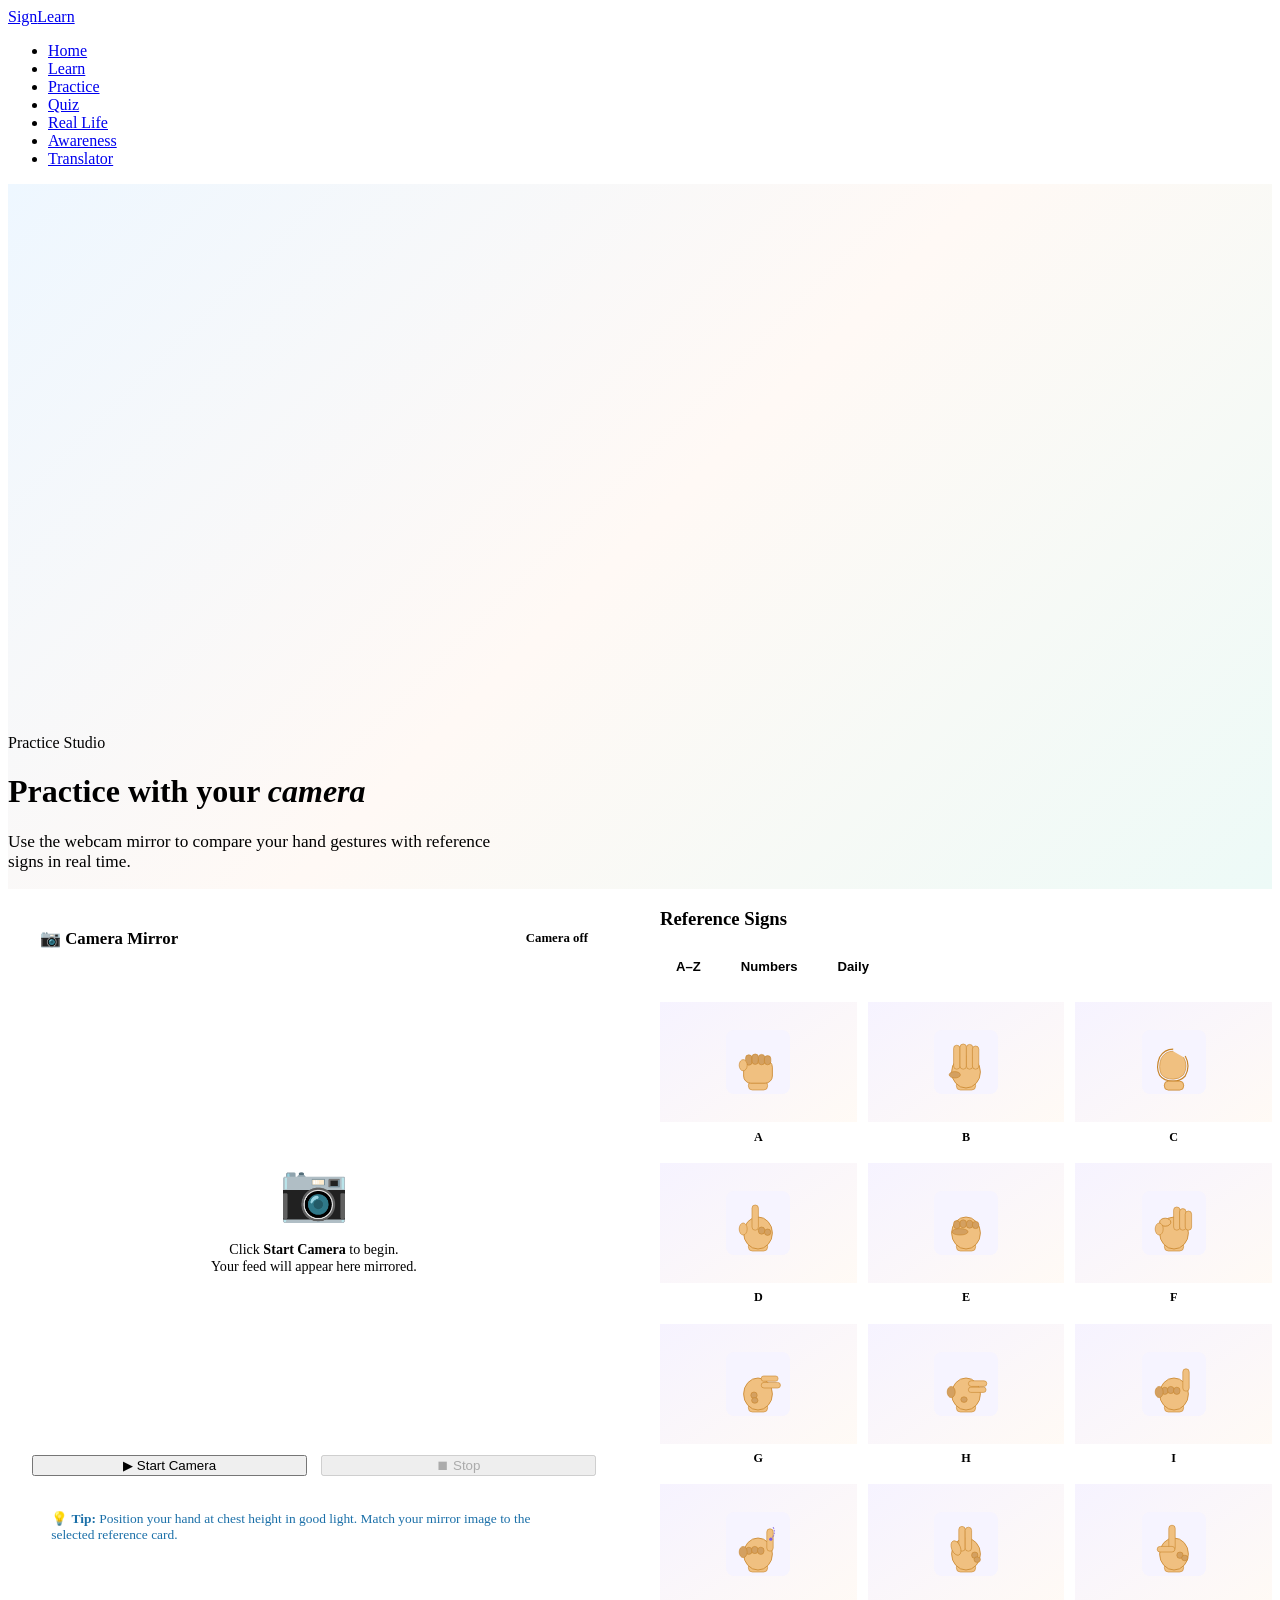
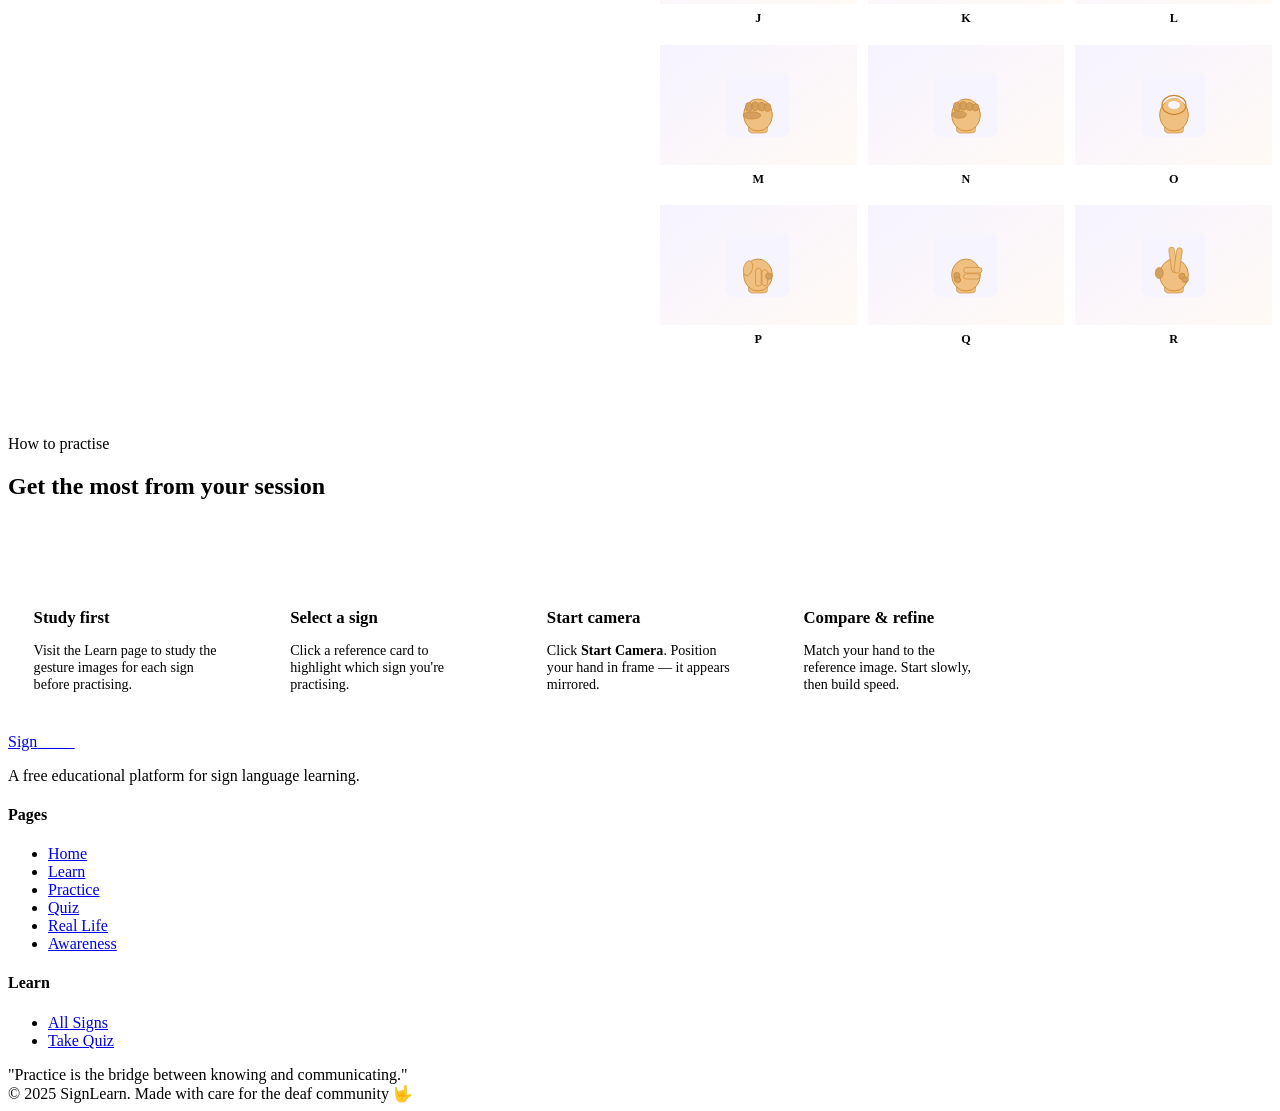
==== practice.html @ 02a7385e "Add files via upload" ====
<!DOCTYPE html>
<html lang="en">
<head>
  <meta charset="UTF-8" />
  <meta name="viewport" content="width=device-width, initial-scale=1.0" />
  <title>Practice — SignLearn</title>
  <link rel="stylesheet" href="css/style.css" />
  <style>
    /* ── PAGE HERO ── */
    .practice-hero {
      padding: calc(var(--nav-h) + 5rem) var(--pp) 4rem;
      background: linear-gradient(135deg, #eef7ff 0%, #fff9f5 50%, #edfaf7 100%);
      position: relative; overflow: hidden;
    }
    .practice-hero .blob-sky  { width: 350px; height: 350px; top: -10%; right: 5%; }
    .practice-hero .blob-mint { width: 200px; height: 200px; bottom: 0;  left: 10%; }

    /* ── MAIN LAYOUT: webcam left, reference right ── */
    .practice-layout {
      display: grid; grid-template-columns: 1fr 1fr;
      gap: 2.5rem; align-items: start;
    }

    /* ── WEBCAM PANEL ── */
    .webcam-panel {
      background: var(--bg-card);
      border: 1.5px solid var(--border);
      border-radius: var(--radius-lg);
      overflow: hidden;
      box-shadow: var(--shadow-md);
    }
    /* Colorful gradient header for the panel */
    .webcam-header {
      padding: 1.4rem 2rem;
      border-bottom: 1px solid var(--border);
      display: flex; align-items: center; justify-content: space-between;
      background: linear-gradient(135deg, var(--sky-pale), var(--mint-pale));
    }
    .webcam-header h3 { font-size: 1.05rem; }

    /* Live status indicator */
    .cam-status { display: flex; align-items: center; gap: 0.5rem; font-size: 0.8rem; font-weight: 600; color: var(--text-light); }
    .cam-dot { width: 8px; height: 8px; border-radius: 50%; background: var(--text-light); }
    .cam-dot.on { background: #22c55e; animation: blink 2s infinite; }
    @keyframes blink { 0%,100%{opacity:1} 50%{opacity:0.45} }

    .webcam-body { padding: 1.5rem; }

    /* Video container — square-ish ratio */
    #video-container {
      background: linear-gradient(145deg, var(--bg-soft), #eef7ff);
      border-radius: var(--radius);
      overflow: hidden; aspect-ratio: 4/3;
      display: flex; align-items: center; justify-content: center;
      position: relative;
    }
    #videoEl {
      width: 100%; height: 100%; object-fit: cover;
      transform: scaleX(-1); /* mirror flip */
      display: none;
    }
    .cam-placeholder { text-align: center; padding: 2rem; }
    .cam-placeholder .cam-icon { font-size: 3.5rem; display: block; margin-bottom: 1rem; }
    .cam-placeholder p { font-size: 0.88rem; color: var(--text-light); }

    /* Camera control buttons */
    .cam-controls { display: flex; gap: 0.85rem; margin-top: 1.2rem; }
    #btnStart, #btnStop { flex: 1; justify-content: center; }

    /* Tip box — sky-colored */
    .cam-tip {
      background: var(--sky-pale); border: 1.5px solid var(--sky-light);
      border-radius: var(--radius-sm); padding: 1rem 1.2rem;
      font-size: 0.84rem; color: #1a6fa8; margin-top: 1.2rem;
    }

    /* ── REFERENCE PANEL ── */
    .reference-panel h3 { margin-bottom: 1.4rem; }

    .ref-selector { display: flex; gap: 0.5rem; flex-wrap: wrap; margin-bottom: 1.4rem; }
    .ref-btn {
      font-family: 'Plus Jakarta Sans', sans-serif;
      font-size: 0.82rem; font-weight: 700;
      padding: 0.4rem 1rem; border-radius: 100px;
      border: 2px solid var(--border);
      background: none; cursor: pointer; color: var(--text-light);
      transition: all 0.2s;
    }
    .ref-btn:hover { border-color: var(--coral); color: var(--coral); background: var(--coral-pale); }
    .ref-btn.active.a { border-color: var(--coral); color: var(--coral); background: var(--coral-pale); }
    .ref-btn.active.b { border-color: var(--sky); color: #1a6fa8; background: var(--sky-pale); }
    .ref-btn.active.c { border-color: var(--mint); color: #1d9980; background: var(--mint-pale); }

    /* Mini reference card grid */
    .ref-grid { display: grid; grid-template-columns: repeat(3, 1fr); gap: 0.7rem; }
    .ref-card {
      background: var(--bg-card); border: 1.5px solid var(--border);
      border-radius: var(--radius-sm); overflow: hidden;
      text-align: center; cursor: pointer;
      transition: transform 0.22s, box-shadow 0.22s, border-color 0.22s;
    }
    .ref-card:hover  { transform: translateY(-3px); box-shadow: var(--shadow-md); }
    .ref-card.picked { border-color: var(--coral); box-shadow: 0 0 0 2px var(--coral-light); }
    .ref-img-wrap {
      background: linear-gradient(145deg, #f6f3ff, #fffaf5);
      padding: 1rem; display: flex; align-items: center;
      justify-content: center; min-height: 88px;
    }
    .ref-img-wrap img { max-width: 64px; height: 64px; object-fit: cover; border-radius: 8px; }
    /* Mini placeholder for reference cards */
    .ref-ph {
      width: 58px; height: 58px; border-radius: 8px; border: 2px dashed;
      display: flex; align-items: center; justify-content: center;
      font-family: 'Playfair Display', serif; font-size: 1.5rem; font-weight: 700;
    }
    .ref-ph.coral    { background: var(--coral-pale);    border-color: var(--coral-light);    color: var(--coral); }
    .ref-ph.sky      { background: var(--sky-pale);      border-color: var(--sky-light);      color: var(--sky); }
    .ref-ph.mint     { background: var(--mint-pale);     border-color: var(--mint-light);     color: var(--mint); }
    .ref-ph.lavender { background: var(--lavender-pale); border-color: var(--lavender-light); color: var(--lavender); }
    .ref-ph.sun      { background: var(--sun-pale);      border-color: var(--sun);            color: #92610a; }
    .ref-label { padding: 0.45rem 0.4rem; font-size: 0.76rem; font-weight: 700; border-top: 1px solid var(--border); }

    /* ── STEPS / INSTRUCTIONS ── */
    .steps-grid {
      display: grid; grid-template-columns: repeat(auto-fill, minmax(210px, 1fr));
      gap: 1.2rem; margin-top: 2rem;
    }
    .step-card {
      background: var(--bg-card); border: 1.5px solid var(--border);
      border-radius: var(--radius); padding: 1.6rem;
      box-shadow: var(--shadow-xs);
    }
    .step-num {
      width: 34px; height: 34px; border-radius: 50%;
      display: flex; align-items: center; justify-content: center;
      font-weight: 800; font-size: 0.88rem; color: #fff;
      margin-bottom: 1rem;
    }
    /* Cycle step number colors */
    .step-num.s1 { background: var(--coral); }
    .step-num.s2 { background: var(--sky); }
    .step-num.s3 { background: var(--mint); }
    .step-num.s4 { background: var(--lavender); }

    @media (max-width: 900px) {
      .practice-layout { grid-template-columns: 1fr; }
    }
  </style>
</head>
<body>

<nav>
  <a href="index.html" class="nav-logo">Sign<span>Learn</span></a>
  <ul class="nav-links">
    <li><a href="index.html">Home</a></li>
        <li><a href="learn.html">Learn</a></li>
        <li><a href="practice.html">Practice</a></li>
        <li><a href="quiz.html">Quiz</a></li>
        <li><a href="reallife.html">Real Life</a></li>
        <li><a href="awareness.html">Awareness</a></li>
        <li><a href="translator.html">Translator</a></li>
</ul>
  <div class="nav-hamburger" aria-label="Open menu"><span></span><span></span><span></span></div>
</nav>

<div class="practice-hero">
  <div class="blob blob-sky"></div>
  <div class="blob blob-mint"></div>
  <span class="section-label blue">Practice Studio</span>
  <h1>Practice with your <em>camera</em></h1>
  <p style="font-size:1.08rem; max-width:500px; margin-top:0.75rem;">Use the webcam mirror to compare your hand gestures with reference signs in real time.</p>
</div>

<section>
  <div class="practice-layout">

    
    <div>
      <div class="webcam-panel">
        <div class="webcam-header">
          <h3>📷 Camera Mirror</h3>
          <div class="cam-status">
            <div class="cam-dot" id="camDot"></div>
            <span id="camLabel">Camera off</span>
          </div>
        </div>
        <div class="webcam-body">
          <div id="video-container">
            
            <video id="videoEl" autoplay playsinline></video>
            <div class="cam-placeholder" id="camPlaceholder">
              <span class="cam-icon">📷</span>
              <p>Click <strong>Start Camera</strong> to begin.<br>Your feed will appear here mirrored.</p>
            </div>
          </div>
          <div class="cam-controls">
            <button class="btn-primary blue" id="btnStart">▶ Start Camera</button>
            <button class="btn-secondary" id="btnStop" disabled>⏹ Stop</button>
          </div>
          <div class="cam-tip">
            💡 <strong>Tip:</strong> Position your hand at chest height in good light. Match your mirror image to the selected reference card.
          </div>
        </div>
      </div>
    </div>

    
    <div class="reference-panel fade-in">
      <h3>Reference Signs</h3>
      
      <div class="ref-selector">
        <button class="ref-btn active a" onclick="switchRef('alpha', this)">A–Z</button>
        <button class="ref-btn b" onclick="switchRef('numbers', this)">Numbers</button>
        <button class="ref-btn c" onclick="switchRef('daily', this)">Daily</button>
      </div>
      <div class="ref-grid" id="refGrid"></div>
    </div>

  </div>

  
  <div style="margin-top:5rem;">
    <div class="section-header fade-in">
      <span class="section-label mint">How to practise</span>
      <h2>Get the most from your session</h2>
    </div>
    <div class="steps-grid">
      <div class="step-card fade-in">
        <div class="step-num s1">1</div>
        <h3 style="font-size:1.05rem; margin-bottom:0.5rem;">Study first</h3>
        <p style="font-size:0.88rem;">Visit the Learn page to study the gesture images for each sign before practising.</p>
      </div>
      <div class="step-card fade-in">
        <div class="step-num s2">2</div>
        <h3 style="font-size:1.05rem; margin-bottom:0.5rem;">Select a sign</h3>
        <p style="font-size:0.88rem;">Click a reference card to highlight which sign you're practising.</p>
      </div>
      <div class="step-card fade-in">
        <div class="step-num s3">3</div>
        <h3 style="font-size:1.05rem; margin-bottom:0.5rem;">Start camera</h3>
        <p style="font-size:0.88rem;">Click <strong>Start Camera</strong>. Position your hand in frame — it appears mirrored.</p>
      </div>
      <div class="step-card fade-in">
        <div class="step-num s4">4</div>
        <h3 style="font-size:1.05rem; margin-bottom:0.5rem;">Compare & refine</h3>
        <p style="font-size:0.88rem;">Match your hand to the reference image. Start slowly, then build speed.</p>
      </div>
    </div>
  </div>
</section>

<footer>
  <div class="footer-inner">
    <div class="footer-brand">
      <a href="index.html" class="nav-logo">Sign<span style="background:linear-gradient(135deg,var(--coral-light),var(--lavender-light));-webkit-background-clip:text;-webkit-text-fill-color:transparent;background-clip:text;">Learn</span></a>
      <p>A free educational platform for sign language learning.</p>
    </div>
    <div>
      <h4>Pages</h4>
      <ul>
        <li><a href="index.html">Home</a></li>
        <li><a href="learn.html">Learn</a></li>
        <li><a href="practice.html">Practice</a></li>
        <li><a href="quiz.html">Quiz</a></li>
        <li><a href="reallife.html">Real Life</a></li>
        <li><a href="awareness.html">Awareness</a></li>
      </ul>
    </div>
    <div><h4>Learn</h4><ul><li><a href="learn.html">All Signs</a></li><li><a href="quiz.html">Take Quiz</a></li></ul></div>
  </div>
  <div class="footer-awareness">"Practice is the bridge between knowing and communicating."</div>
  <div class="footer-bottom">
    <span>© 2025 SignLearn.</span>
    <span>Made with care for the deaf community 🤟</span>
  </div>
</footer>

<script src="js/main.js"></script>
<script>

var ALPHA_FB  = {"a":"[data-uri]","b":"[data-uri]","c":"[data-uri]","d":"[data-uri]","e":"[data-uri]","f":"[data-uri]","g":"[data-uri]","h":"[data-uri]","i":"[data-uri]","j":"[data-uri]","k":"[data-uri]","l":"[data-uri]","m":"[data-uri]","n":"[data-uri]","o":"[data-uri]","p":"[data-uri]","q":"[data-uri]","r":"[data-uri]","s":"[data-uri]","t":"[data-uri]","u":"[data-uri]","v":"[data-uri]","w":"[data-uri]","x":"[data-uri]","y":"[data-uri]","z":"[data-uri]"};
var DAILY_FB  = {"hello":"[data-uri]","thankyou":"[data-uri]","sorry":"[data-uri]","please":"[data-uri]","goodmorning":"[data-uri]","goodnight":"[data-uri]","howareyou":"[data-uri]","iamfine":"[data-uri]","yes":"[data-uri]","no":"[data-uri]","help":"[data-uri]","water":"[data-uri]","food":"[data-uri]","friend":"[data-uri]","family":"[data-uri]","school":"[data-uri]","teacher":"[data-uri]","where":"[data-uri]","stop":"[data-uri]","wait":"[data-uri]","finish":"[data-uri]","understand":"[data-uri]","again":"[data-uri]","goodbye":"[data-uri]","come":"[data-uri]","go":"[data-uri]","why":"[data-uri]","when":"[data-uri]","student":"[data-uri]","nicetomeetyou":"[data-uri]"};
var NUM_FB    = {"1":"[data-uri]","2":"[data-uri]","3":"[data-uri]","4":"[data-uri]","5":"[data-uri]","6":"[data-uri]","7":"[data-uri]","8":"[data-uri]","9":"[data-uri]","10":"[data-uri]"};

var COLORS = ['coral','sky','mint','lavender','sun'];

var alphaData = [{label:"A",slug:"a"},{label:"B",slug:"b"},{label:"C",slug:"c"},{label:"D",slug:"d"},{label:"E",slug:"e"},{label:"F",slug:"f"},{label:"G",slug:"g"},{label:"H",slug:"h"},{label:"I",slug:"i"},{label:"J",slug:"j"},{label:"K",slug:"k"},{label:"L",slug:"l"},{label:"M",slug:"m"},{label:"N",slug:"n"},{label:"O",slug:"o"},{label:"P",slug:"p"},{label:"Q",slug:"q"},{label:"R",slug:"r"},{label:"S",slug:"s"},{label:"T",slug:"t"},{label:"U",slug:"u"},{label:"V",slug:"v"},{label:"W",slug:"w"},{label:"X",slug:"x"},{label:"Y",slug:"y"},{label:"Z",slug:"z"}];
var numData   = [{label:"1",slug:"1"},{label:"2",slug:"2"},{label:"3",slug:"3"},{label:"4",slug:"4"},{label:"5",slug:"5"},{label:"6",slug:"6"},{label:"7",slug:"7"},{label:"8",slug:"8"},{label:"9",slug:"9"},{label:"10",slug:"10"}];
var dailyData = [{label:"Hello",slug:"hello"},{label:"Thank You",slug:"thankyou"},{label:"Sorry",slug:"sorry"},{label:"Please",slug:"please"},{label:"Good Morning",slug:"goodmorning"},{label:"Good Night",slug:"goodnight"},{label:"How Are You",slug:"howareyou"},{label:"I Am Fine",slug:"iamfine"},{label:"Yes",slug:"yes"},{label:"No",slug:"no"},{label:"Help",slug:"help"},{label:"Water",slug:"water"},{label:"Food",slug:"food"},{label:"Friend",slug:"friend"},{label:"Family",slug:"family"},{label:"School",slug:"school"},{label:"Teacher",slug:"teacher"},{label:"Where",slug:"where"},{label:"Stop",slug:"stop"},{label:"Wait",slug:"wait"},{label:"Finish",slug:"finish"},{label:"Understand",slug:"understand"},{label:"Again",slug:"again"},{label:"Goodbye",slug:"goodbye"},{label:"Come",slug:"come"},{label:"Go",slug:"go"},{label:"Why",slug:"why"},{label:"When",slug:"when"},{label:"Student",slug:"student"},{label:"Nice To Meet You",slug:"nicetomeetyou"}];

function loadRefImg(img, folder, slug, fallbacks, ph) {
  var fmts=['jpg','jpeg','png','gif','webp'];
  var i=0;
  function next() {
    if(i>=fmts.length){
      var fb=fallbacks[slug]||'';
      if(fb){img.src=fb;img.onerror=function(){img.style.display='none';if(ph)ph.style.display='flex';};}
      else{img.style.display='none';if(ph)ph.style.display='flex';}
      return;
    }
    img.src='images/'+folder+'/'+slug+'.'+fmts[i++];
  }
  img.onerror=next;
  img.onload=function(){img.style.display='block';if(ph)ph.style.display='none';};
  next();
}

function renderRef(data, folder, fallbacks) {
  var grid=document.getElementById('refGrid');
  grid.innerHTML='';
  data.slice(0,18).forEach(function(item,i) {
    var color=COLORS[i%5];
    var div=document.createElement('div'); div.className='ref-card'; div.onclick=function(){pickCard(div);};
    var wrap=document.createElement('div'); wrap.className='ref-img-wrap';
    var img=document.createElement('img'); img.alt=item.label; img.style.display='none';
    var ph=document.createElement('div'); ph.className='ref-ph '+color; ph.textContent=item.label.charAt(0);
    var lbl=document.createElement('div'); lbl.className='ref-label'; lbl.textContent=item.label;
    wrap.appendChild(img); wrap.appendChild(ph);
    div.appendChild(wrap); div.appendChild(lbl);
    grid.appendChild(div);
    loadRefImg(img, folder, item.slug, fallbacks, ph);
  });
}

function pickCard(el){document.querySelectorAll('.ref-card').forEach(function(c){c.classList.remove('picked');});el.classList.add('picked');}

function switchRef(type,btn){
  document.querySelectorAll('.ref-btn').forEach(function(b){b.classList.remove('active');});btn.classList.add('active');
  if(type==='alpha') renderRef(alphaData,'alphabet',ALPHA_FB);
  else if(type==='numbers') renderRef(numData,'numbers',NUM_FB);
  else renderRef(dailyData,'daily',DAILY_FB);
}

var stream=null;
var video=document.getElementById('videoEl');
var phEl=document.getElementById('camPlaceholder');
var btnStart=document.getElementById('btnStart');
var btnStop=document.getElementById('btnStop');
var dot=document.getElementById('camDot');
var camLabel=document.getElementById('camLabel');

btnStart.addEventListener('click',async function(){
  try{
    stream=await navigator.mediaDevices.getUserMedia({video:true});
    video.srcObject=stream; video.style.display='block'; phEl.style.display='none';
    btnStart.disabled=true; btnStop.disabled=false;
    dot.classList.add('on'); camLabel.textContent='Camera on';
  }catch(e){alert('Camera access denied. Allow camera in browser settings.');}
});

btnStop.addEventListener('click',function(){
  if(stream){stream.getTracks().forEach(function(t){t.stop();}); stream=null;}
  video.style.display='none'; phEl.style.display='flex';
  btnStart.disabled=false; btnStop.disabled=true;
  dot.classList.remove('on'); camLabel.textContent='Camera off';
});

renderRef(alphaData,'alphabet',ALPHA_FB);
</script>
</body>
</html>
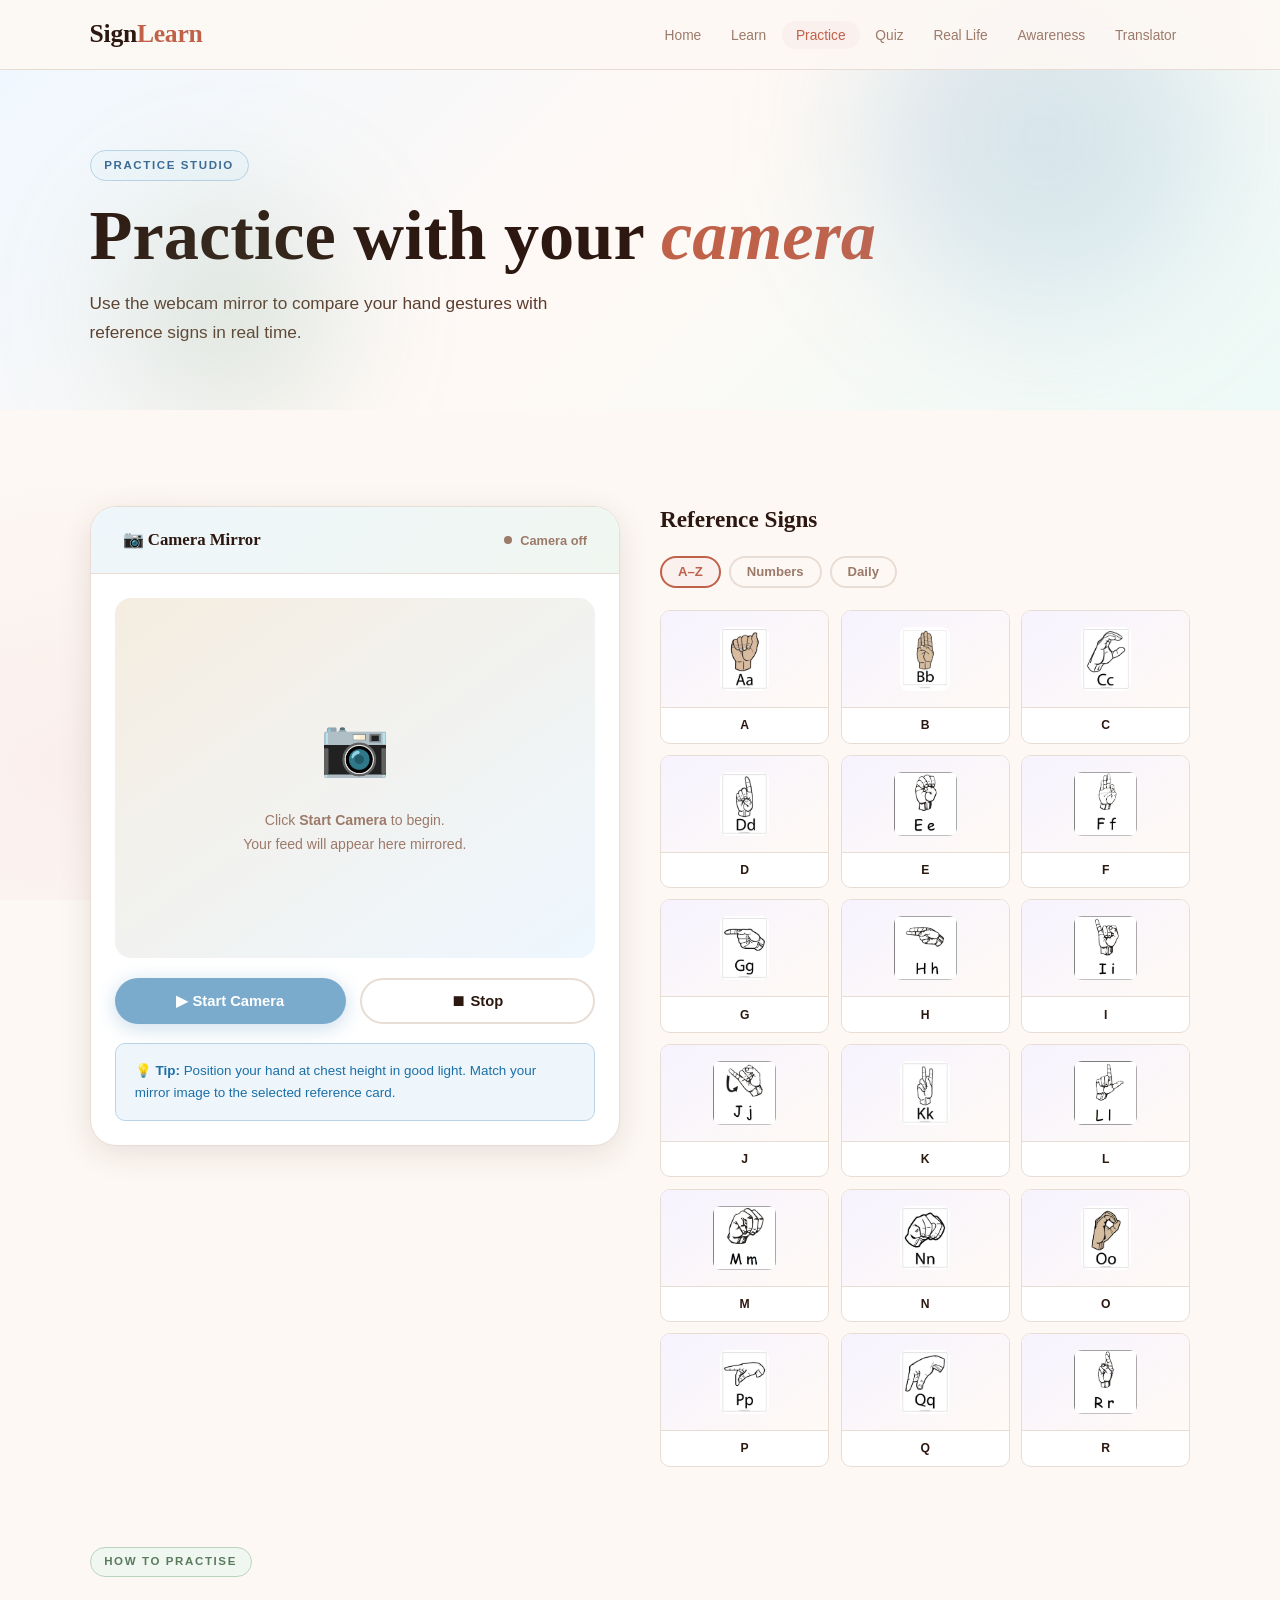
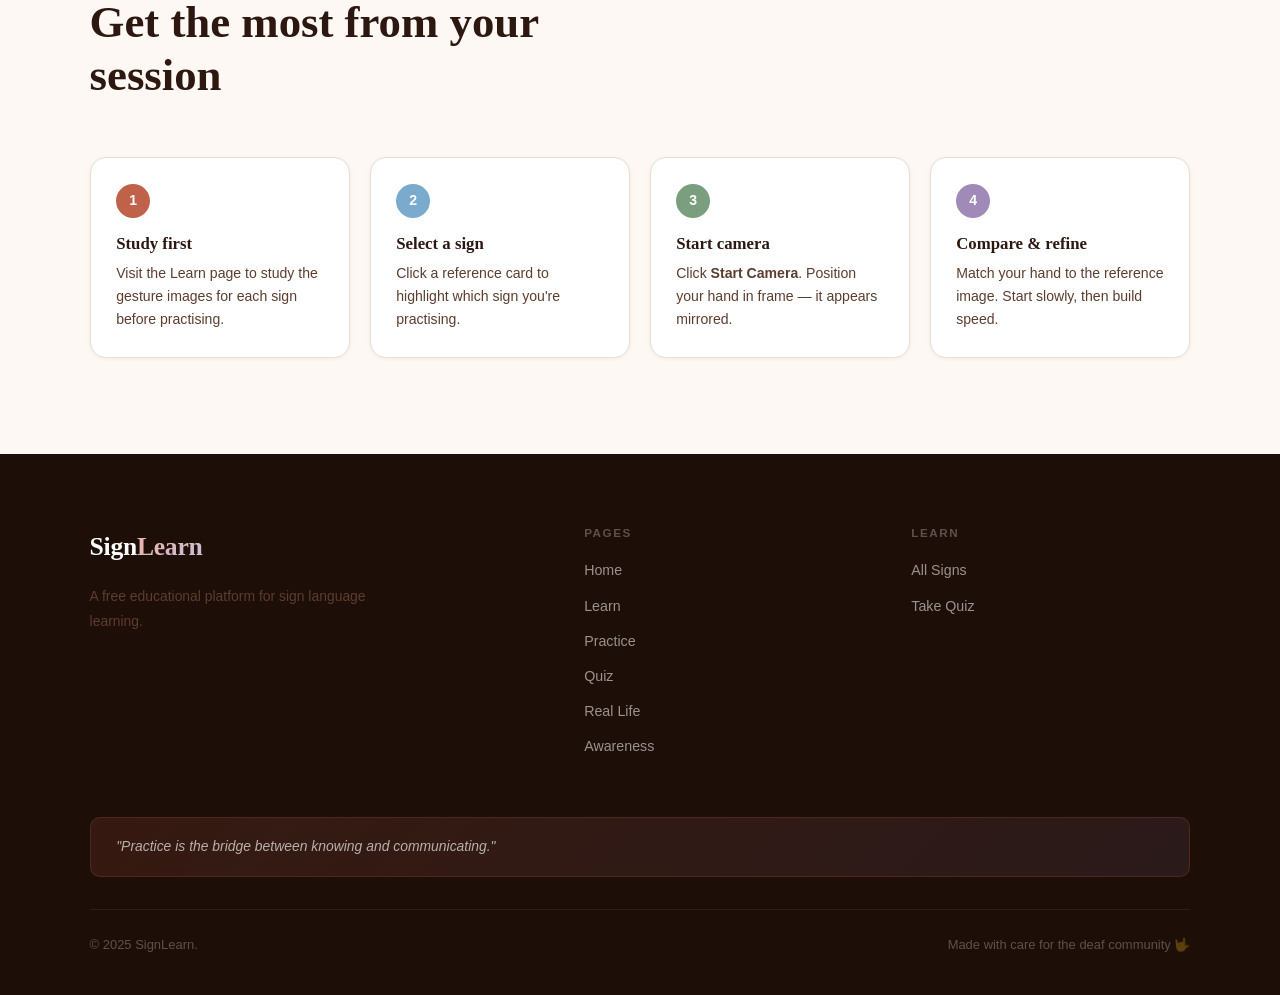
==== commit a62d98cc: "Update practice.html" ====
--- a/practice.html
+++ b/practice.html
@@ -298,7 +298,7 @@
       else{img.style.display='none';if(ph)ph.style.display='flex';}
       return;
     }
-    img.src='images/'+folder+'/'+slug+'.'+fmts[i++];
+    img.src=folder+'/'+slug+'.'+fmts[i++];
   }
   img.onerror=next;
   img.onload=function(){img.style.display='block';if(ph)ph.style.display='none';};
@@ -358,4 +358,4 @@
 renderRef(alphaData,'alphabet',ALPHA_FB);
 </script>
 </body>
-</html>+</html>
--- a/css/style.css
+++ b/css/style.css
@@ -0,0 +1,262 @@
+/* SignLearn — Pinterest Terracotta Aesthetic */
+@import url('https://fonts.googleapis.com/css2?family=Cormorant+Garamond:ital,wght@0,400;0,500;0,600;0,700;1,400;1,600&family=Jost:wght@300;400;500;600;700&display=swap');
+
+:root {
+  --terra:     #c0614a;
+  --terra-d:   #9e4a35;
+  --terra-m:   #d4826b;
+  --terra-l:   #e8b5a8;
+  --terra-p:   #faf0ed;
+  --cream:     #fdf8f3;
+  --sand:      #f5ede0;
+  --sand-d:    #e8ddd0;
+  --rose:      #d4748a;
+  --rose-d:    #b05a6e;
+  --rose-l:    #edb8c4;
+  --rose-p:    #fdf0f3;
+  --sage:      #7a9e7e;
+  --sage-d:    #5a7a5e;
+  --sage-l:    #b8d4bc;
+  --sage-p:    #f0f7f1;
+  --amber:     #d4923a;
+  --amber-d:   #b07420;
+  --amber-l:   #ecc98a;
+  --amber-p:   #fdf6e8;
+  --ink:       #2c1810;
+  --ink-mid:   #5c3d2e;
+  --ink-soft:  #9c7a6a;
+  --border:    #e8ddd5;
+  --bg-base:   #fdf8f3;
+  --bg-soft:   #f5ede0;
+  --bg-card:   #ffffff;
+  --text-dark: #2c1810;
+  --text-mid:  #5c3d2e;
+  --text-light:#9c7a6a;
+  --coral:     #c0614a;
+  --coral-dark:#9e4a35;
+  --coral-light:#e8b5a8;
+  --coral-pale:#faf0ed;
+  --sky:       #7aabcc;
+  --sky-light: #b8d4e8;
+  --sky-pale:  #eef6fb;
+  --mint:      #7a9e7e;
+  --mint-light:#b8d4bc;
+  --mint-pale: #f0f7f1;
+  --lavender:  #a08ab8;
+  --lavender-light:#cbbcd8;
+  --lavender-pale:#f4f0f8;
+  --sun:       #d4923a;
+  --sun-pale:  #fdf6e8;
+  --shadow-xs: 0 1px 4px rgba(60,30,10,.06);
+  --shadow-sm: 0 3px 14px rgba(60,30,10,.09);
+  --shadow-md: 0 8px 32px rgba(60,30,10,.11);
+  --shadow-lg: 0 20px 60px rgba(60,30,10,.15);
+  --radius:    16px;
+  --radius-sm: 10px;
+  --radius-lg: 26px;
+  --nav-h:     70px;
+  --pp:        clamp(1.5rem,7vw,7rem);
+}
+
+*,*::before,*::after{box-sizing:border-box;margin:0;padding:0;}
+html{scroll-behavior:smooth;}
+body{font-family:'Jost',sans-serif;background:var(--cream);color:var(--ink);line-height:1.65;min-height:100vh;}
+
+/* Ambient background */
+body::before{content:'';position:fixed;inset:0;z-index:-1;background:radial-gradient(ellipse 60% 50% at 90% 10%,rgba(192,97,74,.1) 0%,transparent 55%),radial-gradient(ellipse 50% 60% at 5% 85%,rgba(212,116,138,.07) 0%,transparent 55%),var(--cream);pointer-events:none;}
+
+h1,h2,h3,h4{font-family:'Cormorant Garamond',serif;line-height:1.18;color:var(--ink);}
+h1{font-size:clamp(2.6rem,5.5vw,4.8rem);font-weight:600;}
+h2{font-size:clamp(1.8rem,3.5vw,2.8rem);font-weight:600;}
+h3{font-size:clamp(1.1rem,2vw,1.45rem);font-weight:600;}
+p{color:var(--ink-mid);}
+h1 em,h2 em{font-style:italic;color:var(--terra);}
+
+nav{position:fixed;top:0;left:0;right:0;z-index:1000;height:var(--nav-h);display:flex;align-items:center;justify-content:space-between;padding:0 var(--pp);background:rgba(253,248,243,.9);backdrop-filter:blur(18px);border-bottom:1px solid var(--border);}
+.nav-logo{font-family:'Cormorant Garamond',serif;font-size:1.6rem;font-weight:700;color:var(--ink);text-decoration:none;letter-spacing:-.01em;}
+.nav-logo span{color:var(--terra);}
+.nav-links{display:flex;gap:.1rem;list-style:none;}
+.nav-links a{font-family:'Jost',sans-serif;font-size:.86rem;font-weight:500;color:var(--ink-soft);text-decoration:none;padding:.42rem .88rem;border-radius:100px;transition:all .2s;}
+.nav-links a:hover{color:var(--terra);background:var(--terra-p);}
+.nav-links a.active{color:var(--terra);background:var(--terra-p);}
+.nav-hamburger{display:none;cursor:pointer;flex-direction:column;gap:5px;padding:4px;}
+.nav-hamburger span{display:block;width:22px;height:2px;background:var(--ink);border-radius:2px;transition:.3s;}
+
+section{padding:6rem var(--pp);}
+
+.section-label{display:inline-block;font-family:'Jost',sans-serif;font-size:.72rem;font-weight:700;letter-spacing:.14em;text-transform:uppercase;color:var(--terra-d);background:var(--terra-p);border:1.5px solid var(--terra-l);padding:.3rem .85rem;border-radius:100px;margin-bottom:.85rem;}
+.section-label.blue{color:#3a6a94;background:var(--sky-pale);border-color:var(--sky-light);}
+.section-label.mint{color:var(--sage-d);background:var(--sage-p);border-color:var(--sage-l);}
+.section-label.lavender{color:#6a4a8a;background:var(--lavender-pale);border-color:var(--lavender-light);}
+.section-label.sun{color:var(--amber-d);background:var(--amber-p);border-color:var(--amber-l);}
+
+.section-header{max-width:580px;margin-bottom:3.5rem;}
+.section-header h2{margin:.3rem 0 .8rem;}
+.section-header.centered{margin:0 auto 3.5rem;text-align:center;}
+.divider{height:1px;background:var(--border);margin:0 var(--pp);}
+
+.btn-primary{display:inline-flex;align-items:center;gap:.5rem;background:var(--terra);color:#fff;font-family:'Jost',sans-serif;font-size:.92rem;font-weight:600;padding:.82rem 1.9rem;border-radius:100px;border:none;cursor:pointer;text-decoration:none;box-shadow:0 4px 20px rgba(192,97,74,.38);transition:all .28s;}
+.btn-primary:hover{transform:translateY(-3px);box-shadow:0 10px 36px rgba(192,97,74,.52);}
+.btn-primary.blue{background:var(--sky);box-shadow:0 4px 20px rgba(122,171,204,.4);}
+.btn-primary.mint{background:var(--sage-d);box-shadow:0 4px 20px rgba(90,122,94,.4);}
+.btn-primary.lavender{background:#7a5a9a;box-shadow:0 4px 20px rgba(122,90,154,.4);}
+.btn-secondary{display:inline-flex;align-items:center;gap:.5rem;background:transparent;color:var(--ink);font-family:'Jost',sans-serif;font-size:.92rem;font-weight:600;padding:.82rem 1.9rem;border-radius:100px;border:2px solid var(--border);cursor:pointer;text-decoration:none;transition:all .28s;}
+.btn-secondary:hover{border-color:var(--terra);color:var(--terra);background:var(--terra-p);transform:translateY(-2px);}
+.btn-group{display:flex;gap:.85rem;flex-wrap:wrap;align-items:center;}
+
+.card{background:var(--bg-card);border:1.5px solid var(--border);border-radius:var(--radius);padding:2rem;box-shadow:var(--shadow-sm);transition:transform .3s,box-shadow .3s;}
+.card:hover{transform:translateY(-7px);box-shadow:var(--shadow-lg);}
+.card.coral{border-top:4px solid var(--terra);}
+.card.sky{border-top:4px solid var(--sky);}
+.card.mint{border-top:4px solid var(--sage);}
+.card.lavender{border-top:4px solid var(--lavender);}
+.card.sun{border-top:4px solid var(--amber);}
+.card-grid{display:grid;grid-template-columns:repeat(auto-fill,minmax(240px,1fr));gap:1.4rem;}
+.card-grid-3{display:grid;grid-template-columns:repeat(auto-fill,minmax(290px,1fr));gap:1.4rem;}
+
+.feature-icon{width:50px;height:50px;border-radius:14px;display:flex;align-items:center;justify-content:center;font-size:1.4rem;margin-bottom:1.15rem;}
+.feature-icon.coral{background:var(--terra-p);border:1.5px solid var(--terra-l);}
+.feature-icon.sky{background:var(--sky-pale);border:1.5px solid var(--sky-light);}
+.feature-icon.mint{background:var(--sage-p);border:1.5px solid var(--sage-l);}
+.feature-icon.lavender{background:var(--lavender-pale);border:1.5px solid var(--lavender-light);}
+.feature-icon.sun{background:var(--amber-p);border:1.5px solid var(--amber-l);}
+
+.gesture-card{background:var(--bg-card);border:1.5px solid var(--border);border-radius:var(--radius);overflow:hidden;box-shadow:var(--shadow-xs);transition:transform .3s,box-shadow .3s,border-color .3s;text-align:center;}
+.gesture-card:hover{transform:translateY(-6px);box-shadow:var(--shadow-lg);border-color:var(--terra-l);}
+.gesture-img-wrap{padding:1.4rem;display:flex;align-items:center;justify-content:center;min-height:165px;background:linear-gradient(145deg,var(--terra-p),var(--sand));}
+.gesture-img-wrap img{width:100%;max-width:125px;height:125px;object-fit:cover;border-radius:var(--radius-sm);box-shadow:var(--shadow-sm);}
+.gesture-placeholder{width:105px;height:105px;border-radius:var(--radius);display:flex;align-items:center;justify-content:center;font-family:'Cormorant Garamond',serif;font-size:2.6rem;font-weight:700;border:2px dashed;}
+.gesture-placeholder[data-color="coral"]{background:var(--terra-p);color:var(--terra);border-color:var(--terra-l);}
+.gesture-placeholder[data-color="sky"]{background:var(--sky-pale);color:var(--sky);border-color:var(--sky-light);}
+.gesture-placeholder[data-color="mint"]{background:var(--sage-p);color:var(--sage-d);border-color:var(--sage-l);}
+.gesture-placeholder[data-color="lavender"]{background:var(--lavender-pale);color:#7a5a9a;border-color:var(--lavender-light);}
+.gesture-placeholder[data-color="sun"]{background:var(--amber-p);color:var(--amber-d);border-color:var(--amber-l);}
+.gesture-label{padding:.8rem 1rem .25rem;font-weight:700;font-size:.95rem;border-top:1px solid var(--border);}
+.gesture-sublabel{font-size:.75rem;color:var(--text-light);padding:0 1rem .75rem;}
+
+.tabs{display:flex;gap:.5rem;flex-wrap:wrap;border-bottom:2px solid var(--border);margin-bottom:3rem;}
+.tab-btn{font-family:'Jost',sans-serif;font-size:.88rem;font-weight:700;color:var(--text-light);background:none;border:none;padding:.7rem 1.4rem;cursor:pointer;border-bottom:3px solid transparent;margin-bottom:-2px;transition:all .22s;border-radius:10px 10px 0 0;}
+.tab-btn:hover{color:var(--terra);background:var(--terra-p);}
+.tab-btn.active{color:var(--terra);border-bottom-color:var(--terra);}
+.tab-panel{display:none;}
+.tab-panel.active{display:block;animation:fadeSlideIn .35s ease;}
+@keyframes fadeSlideIn{from{opacity:0;transform:translateY(10px)}to{opacity:1;transform:translateY(0)}}
+
+.fade-in{opacity:0;transform:translateY(26px);transition:opacity .6s ease,transform .6s ease;}
+.fade-in.visible{opacity:1;transform:translateY(0);}
+
+.blob{position:absolute;border-radius:50%;pointer-events:none;filter:blur(72px);opacity:.25;}
+.blob-coral{background:var(--terra);}
+.blob-sky{background:var(--sky);}
+.blob-mint{background:var(--sage);}
+.blob-lavender{background:var(--lavender);}
+
+/* Quiz */
+.quiz-img-well{background:linear-gradient(145deg,var(--terra-p),var(--rose-p),var(--sand));border-radius:var(--radius);padding:2.5rem;display:flex;align-items:center;justify-content:center;min-height:240px;margin-bottom:2rem;}
+.quiz-img-well img{max-width:200px;height:185px;object-fit:contain;border-radius:var(--radius);}
+.quiz-ph{width:160px;height:160px;border-radius:var(--radius);display:flex;align-items:center;justify-content:center;font-family:'Cormorant Garamond',serif;font-size:4.5rem;font-weight:700;background:var(--terra-p);color:var(--terra);border:3px dashed var(--terra-l);}
+.opt-btn{font-family:'Jost',sans-serif;font-size:.93rem;font-weight:500;padding:1rem 1.25rem;border-radius:var(--radius);border:1.5px solid var(--border);background:var(--bg-card);color:var(--ink);cursor:pointer;text-align:left;transition:all .2s;width:100%;}
+.opt-btn:hover:not(:disabled){border-color:var(--terra);background:var(--terra-p);color:var(--terra-d);}
+.opt-btn.correct{background:#dcfce7;border-color:#22c55e;color:#15803d;}
+.opt-btn.wrong{background:#fee2e2;border-color:#ef4444;color:#b91c1c;}
+
+/* Translator */
+.trans-input-box{background:var(--bg-card);border:2px solid var(--border);border-radius:var(--radius-lg);padding:2rem;box-shadow:var(--shadow-md);margin-bottom:2.5rem;transition:border-color .3s,box-shadow .3s;}
+.trans-input-box:focus-within{border-color:var(--terra);box-shadow:0 0 0 4px rgba(192,97,74,.1),var(--shadow-md);}
+.trans-input{width:100%;font-family:'Cormorant Garamond',serif;font-size:2.2rem;font-weight:600;letter-spacing:.06em;border:none;outline:none;background:transparent;color:var(--ink);resize:none;min-height:65px;text-transform:uppercase;cursor:text;}
+.trans-input::placeholder{color:var(--border);font-weight:400;font-size:1.7rem;text-transform:none;}
+.trans-controls{display:flex;align-items:center;justify-content:space-between;gap:1rem;padding-top:1rem;border-top:1px solid var(--border);flex-wrap:wrap;}
+.char-info{font-size:.82rem;color:var(--ink-soft);}
+.trans-output{min-height:180px;display:flex;flex-wrap:wrap;gap:.75rem;align-items:flex-end;}
+.trans-letter-card{display:flex;flex-direction:column;align-items:center;gap:.4rem;animation:cardPop .35s ease both;}
+.trans-img-box{width:100px;height:100px;border-radius:var(--radius);background:linear-gradient(145deg,var(--terra-p),var(--sand));border:1.5px solid var(--terra-l);display:flex;align-items:center;justify-content:center;box-shadow:var(--shadow-sm);overflow:hidden;transition:transform .2s,box-shadow .2s;}
+.trans-img-box:hover{transform:translateY(-4px) scale(1.07);box-shadow:var(--shadow-lg);}
+.trans-img-box img{width:85px;height:85px;object-fit:contain;}
+.trans-char{font-family:'Cormorant Garamond',serif;font-size:1rem;font-weight:700;color:var(--terra);}
+.trans-empty{width:100%;text-align:center;padding:3rem;color:var(--ink-soft);}
+.trans-empty-icon{font-size:3rem;display:block;margin-bottom:.75rem;animation:float 3s ease-in-out infinite;}
+.quick-btn{font-family:'Jost',sans-serif;font-size:.82rem;font-weight:600;padding:.38rem .95rem;border-radius:100px;border:1.5px solid var(--terra-l);background:var(--terra-p);color:var(--terra-d);cursor:pointer;transition:all .2s;}
+.quick-btn:hover{background:var(--terra);color:#fff;border-color:var(--terra);transform:translateY(-2px);}
+.word-divider{width:100%;font-size:.72rem;font-weight:800;color:var(--ink-soft);letter-spacing:.1em;text-transform:uppercase;padding:.5rem 0 .4rem;border-top:1px dashed var(--border);margin-top:.5rem;}
+
+@keyframes cardPop{from{opacity:0;transform:scale(.88) translateY(18px)}to{opacity:1;transform:scale(1) translateY(0)}}
+@keyframes float{0%,100%{transform:translateY(0)}50%{transform:translateY(-10px)}}
+@keyframes bounce{0%,100%{transform:translateY(0)}40%{transform:translateY(-8px)}60%{transform:translateY(-4px)}}
+
+footer{background:#1e0e08;color:rgba(255,255,255,.55);padding:4.5rem var(--pp) 2.5rem;}
+.footer-inner{display:grid;grid-template-columns:1.6fr 1fr 1fr;gap:3rem;margin-bottom:3rem;}
+.footer-brand .nav-logo{color:#fff;}
+.footer-brand .nav-logo span{color:var(--terra-l);}
+.footer-brand p{margin-top:1rem;font-size:.87rem;max-width:300px;line-height:1.75;}
+footer h4{font-family:'Jost',sans-serif;font-size:.73rem;font-weight:700;letter-spacing:.13em;text-transform:uppercase;color:rgba(255,255,255,.28);margin-bottom:1.1rem;}
+footer ul{list-style:none;}
+footer ul li{margin-bottom:.55rem;}
+footer ul a{color:rgba(255,255,255,.55);text-decoration:none;font-size:.89rem;transition:color .2s;}
+footer ul a:hover{color:var(--terra-l);}
+.footer-awareness{background:linear-gradient(135deg,rgba(192,97,74,.15),rgba(160,138,184,.1));border:1px solid rgba(192,97,74,.2);border-radius:var(--radius-sm);padding:1.1rem 1.6rem;font-size:.87rem;font-style:italic;color:rgba(255,255,255,.65);margin-bottom:2rem;}
+.footer-bottom{border-top:1px solid rgba(255,255,255,.07);padding-top:1.5rem;display:flex;align-items:center;justify-content:space-between;font-size:.81rem;color:rgba(255,255,255,.28);}
+
+@media(max-width:768px){
+  .nav-links{display:none;flex-direction:column;position:absolute;top:var(--nav-h);left:0;right:0;background:var(--cream);padding:1rem var(--pp);border-bottom:1px solid var(--border);gap:0;box-shadow:var(--shadow-md);}
+  .nav-links.open{display:flex;}
+  .nav-hamburger{display:flex;}
+  .footer-inner{grid-template-columns:1fr;gap:2.5rem;}
+  .footer-bottom{flex-direction:column;gap:.75rem;text-align:center;}
+}
+
+/* ── FLIP CARDS ── */
+.flip-grid{display:grid;grid-template-columns:repeat(auto-fill,minmax(150px,1fr));gap:1.2rem;}
+.flip-card{perspective:1000px;cursor:pointer;height:190px;}
+.flip-card-inner{position:relative;width:100%;height:100%;transform-style:preserve-3d;transition:transform .55s cubic-bezier(.4,.2,.2,1);}
+.flip-card.flipped .flip-card-inner{transform:rotateY(180deg);}
+.flip-card:not(.flipped):hover .flip-card-inner{transform:rotateY(8deg) translateY(-4px) scale(1.03);}
+.flip-card-front,.flip-card-back{position:absolute;width:100%;height:100%;backface-visibility:hidden;-webkit-backface-visibility:hidden;border-radius:var(--radius);display:flex;flex-direction:column;align-items:center;justify-content:center;border:1.5px solid var(--border);box-shadow:var(--shadow-sm);overflow:hidden;}
+.flip-card-front{background:linear-gradient(145deg,#fff,var(--sand));gap:.5rem;}
+.flip-card-front .big-letter{font-family:'Cormorant Garamond',serif;font-size:4.5rem;font-weight:700;line-height:1;color:var(--terra);}
+.flip-card-front .flip-hint{font-size:.66rem;font-weight:700;letter-spacing:.12em;text-transform:uppercase;color:var(--ink-soft);}
+.flip-card-back{transform:rotateY(180deg);background:linear-gradient(145deg,var(--sand),#fff);padding:1rem;gap:.5rem;}
+.flip-card-back img{width:110px;height:110px;object-fit:contain;border-radius:var(--radius);}
+.flip-card-back .sign-label{font-family:'Cormorant Garamond',serif;font-weight:600;font-size:1.05rem;}
+.flip-card-back .sign-sub{font-size:.72rem;color:var(--ink-soft);}
+
+/* ── EMOJI ANIMATION (hero smiley) ── */
+.smiley-wrap{position:absolute;right:7%;top:50%;transform:translateY(-50%);z-index:2;}
+.smiley-ball{width:210px;height:210px;background:linear-gradient(145deg,#f5e090,#f0c830);border-radius:50%;border:3px solid rgba(196,148,0,.22);display:flex;align-items:center;justify-content:center;position:relative;box-shadow:0 12px 40px rgba(196,148,0,.2);animation:smileFloat 5s ease-in-out infinite;}
+@keyframes smileFloat{0%,100%{transform:translateY(0) rotate(-4deg)}50%{transform:translateY(-18px) rotate(4deg)}}
+.smiley-face{font-size:5rem;animation:blink 5s ease-in-out infinite;user-select:none;}
+@keyframes blink{0%,90%,100%{transform:scaleY(1)}93%,97%{transform:scaleY(.08)}}
+.orbit{position:absolute;inset:-44px;border-radius:50%;animation:orbitSpin 9s linear infinite;}
+@keyframes orbitSpin{to{transform:rotate(360deg)}}
+.orbit-item{position:absolute;width:44px;height:44px;background:var(--bg-card);border-radius:50%;display:flex;align-items:center;justify-content:center;font-size:1.3rem;border:1.5px solid var(--border);box-shadow:var(--shadow-sm);}
+.orbit-item:nth-child(1){top:0;left:50%;animation:ctrSpin 9s linear infinite;}
+.orbit-item:nth-child(2){top:50%;right:0;animation:ctrSpin2 9s linear infinite;}
+.orbit-item:nth-child(3){bottom:0;left:50%;animation:ctrSpin 9s linear infinite;}
+.orbit-item:nth-child(4){top:50%;left:0;animation:ctrSpin2 9s linear infinite;}
+@keyframes ctrSpin{to{transform:translateX(-50%) rotate(-360deg)}}
+@keyframes ctrSpin2{to{transform:translateY(-50%) rotate(-360deg)}}
+@media(max-width:900px){.smiley-wrap{display:none;}}
+
+/* ── QUIZ PAGE ── */
+.quiz-wrap{max-width:700px;margin:0 auto;}
+.quiz-progress{display:flex;align-items:center;justify-content:space-between;margin-bottom:2rem;gap:1rem;}
+.q-counter{font-size:.83rem;font-weight:700;color:var(--ink-soft);white-space:nowrap;}
+.progress-track{flex:1;height:7px;background:var(--sand-d);border-radius:4px;overflow:hidden;}
+.progress-fill{height:100%;background:linear-gradient(90deg,var(--terra),var(--rose-d));border-radius:4px;transition:width .5s ease;}
+.score-pill{background:var(--terra-p);border:1.5px solid var(--terra-l);color:var(--terra-d);font-size:.83rem;font-weight:800;padding:.3rem .95rem;border-radius:100px;white-space:nowrap;}
+.quiz-card{background:var(--bg-card);border:1.5px solid var(--border);border-radius:var(--radius-lg);padding:2.5rem;box-shadow:var(--shadow-md);}
+.quiz-question{font-size:1.08rem;font-weight:600;margin-bottom:1.6rem;color:var(--ink);}
+.options-grid{display:grid;grid-template-columns:1fr 1fr;gap:.85rem;}
+.quiz-feedback{margin-top:1.4rem;padding:.9rem 1.3rem;border-radius:var(--radius);font-weight:700;font-size:.93rem;display:none;}
+.quiz-feedback.show{display:block;animation:fadeSlideIn .3s ease;}
+.quiz-feedback.correct{background:#dcfce7;color:#15803d;border:1px solid #86efac;}
+.quiz-feedback.wrong{background:#fee2e2;color:#b91c1c;border:1px solid #fca5a5;}
+.quiz-next{margin-top:1.4rem;display:none;}
+.results-screen{background:var(--bg-card);border:1.5px solid var(--border);border-radius:var(--radius-lg);padding:4.5rem 2.5rem;text-align:center;box-shadow:var(--shadow-md);display:none;}
+.score-circle{width:148px;height:148px;border-radius:50%;background:linear-gradient(135deg,var(--terra),var(--rose-d));display:flex;align-items:center;justify-content:center;margin:0 auto 2rem;box-shadow:0 10px 40px rgba(192,97,74,.38);}
+.score-circle span{font-family:'Cormorant Garamond',serif;font-size:3.2rem;font-weight:700;color:#fff;line-height:1;}
+.results-breakdown{display:flex;justify-content:center;gap:2.5rem;margin-bottom:2.5rem;}
+.rb-val{font-family:'Cormorant Garamond',serif;font-size:2.5rem;font-weight:700;}
+.rb-val.c{color:var(--sage-d);}
+.rb-val.w{color:var(--terra);}
+.rb-val.p{color:var(--rose-d);}
+.rb-lbl{font-size:.8rem;color:var(--ink-soft);margin-top:.2rem;}
